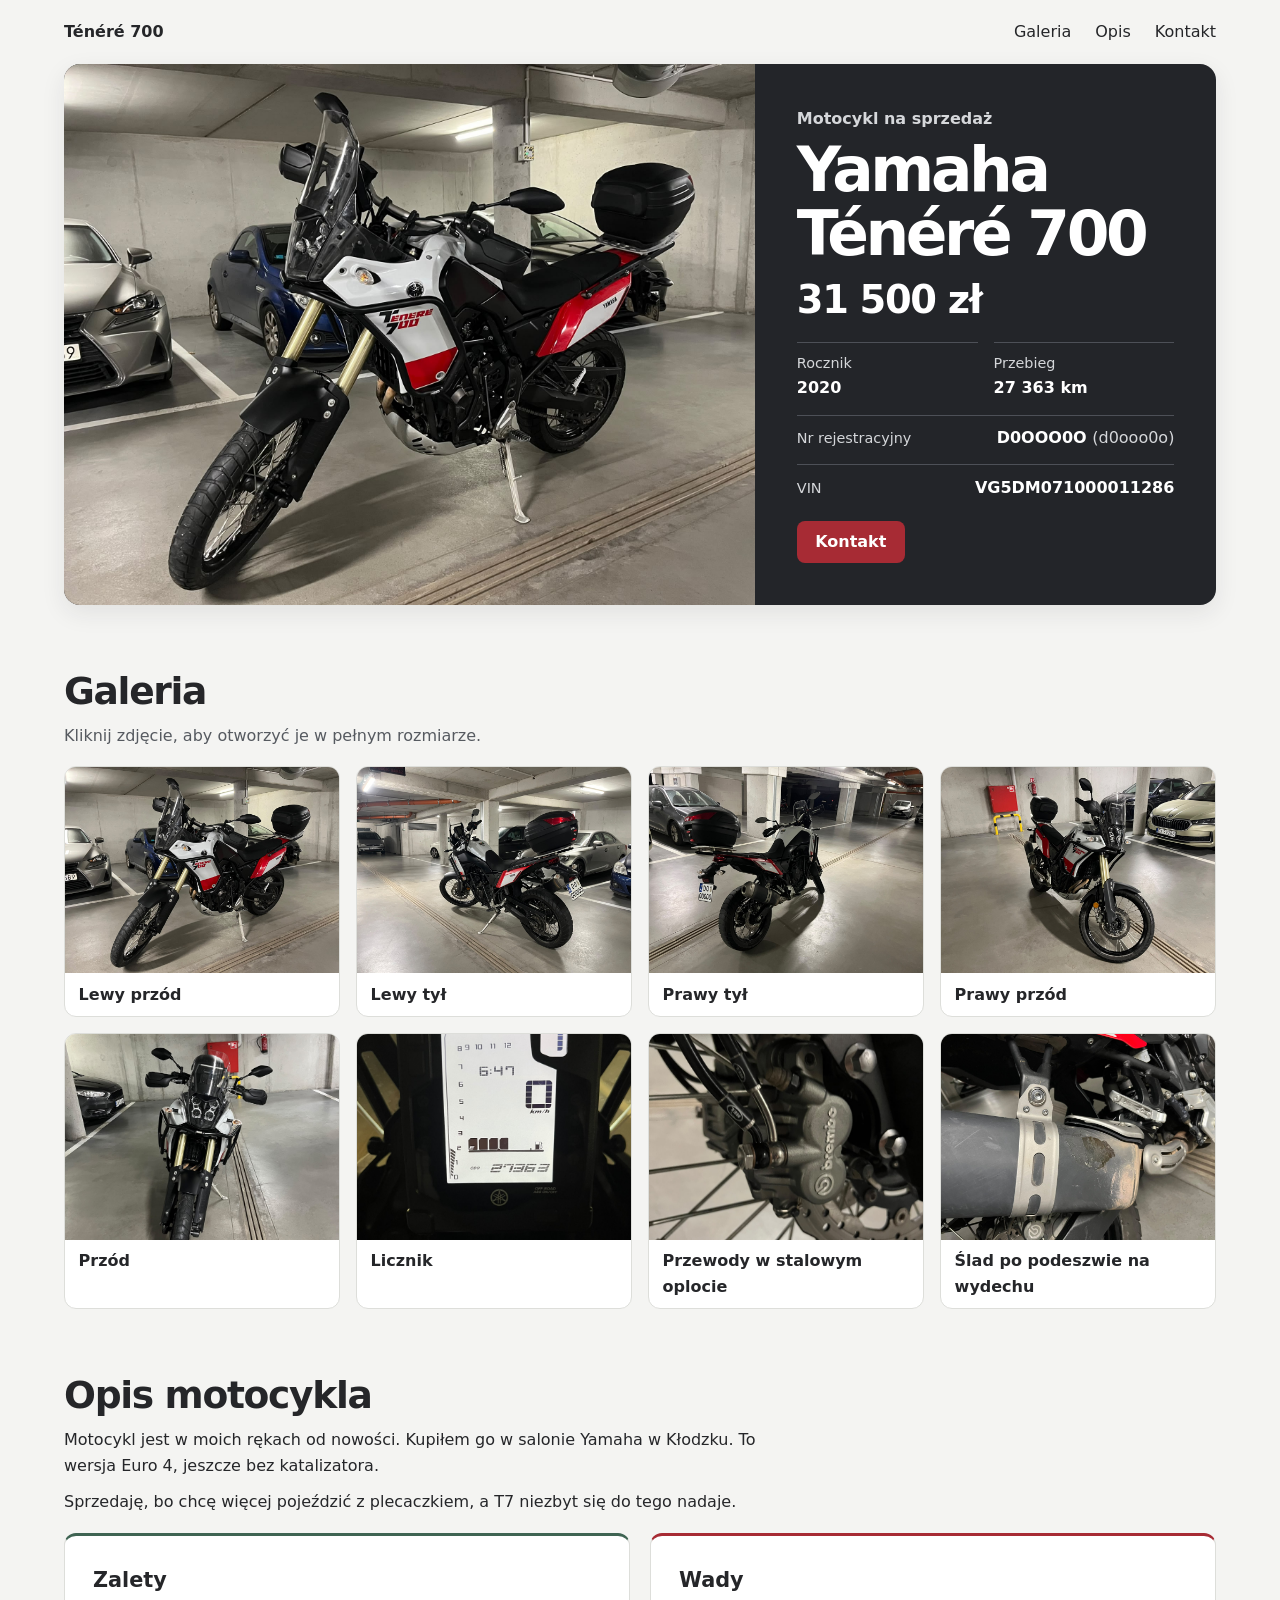
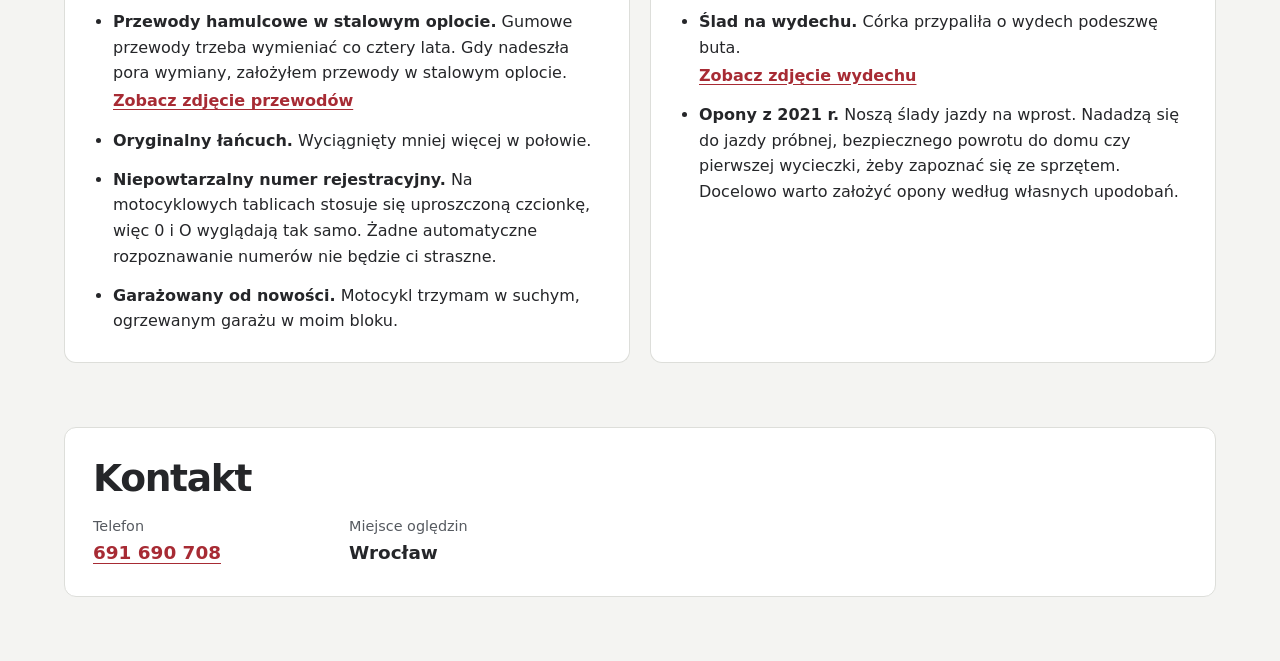
==== t7/index.html @ 46ea9407 "t7" ====
<!doctype html>
<html lang="pl" prefix="og: https://ogp.me/ns#">
<head>
    <meta charset="utf-8">
    <meta name="viewport" content="width=device-width, initial-scale=1">
    <meta name="description" content="Yamaha Ténéré 700 z 2020 r. na sprzedaż we Wrocławiu. Przebieg 27 363 km, cena 31 500 zł.">
    <meta property="og:type" content="website">
    <meta property="og:locale" content="pl_PL">
    <meta property="og:url" content="https://mod-it.games/t7/">
    <meta property="og:title" content="Yamaha Ténéré 700 na sprzedaż">
    <meta property="og:description" content="2020 r. · 27 363 km · 31 500 zł · Wrocław">
    <meta property="og:image" content="https://mod-it.games/moto/1.jpeg">
    <meta property="og:image:type" content="image/jpeg">
    <meta property="og:image:width" content="2048">
    <meta property="og:image:height" content="1536">
    <meta property="og:image:alt" content="Biało-czerwona Yamaha Ténéré 700 widziana z lewego przodu">
    <meta name="twitter:card" content="summary_large_image">
    <link rel="canonical" href="https://mod-it.games/t7/">
    <link rel="stylesheet" href="style.css">
    <title>Yamaha Ténéré 700 na sprzedaż</title>
</head>
<body>
<header class="site-header container">
    <a class="site-name" href="#motocykl">Ténéré 700</a>
    <nav aria-label="Nawigacja po ogłoszeniu">
        <a href="#galeria">Galeria</a>
        <a href="#opis">Opis</a>
        <a href="#kontakt">Kontakt</a>
    </nav>
</header>

<main class="container">
    <section class="hero" id="motocykl" aria-labelledby="tytul">
        <a class="hero-photo" href="../moto/1.jpeg">
            <img src="../moto/1.jpeg" alt="Pełne zdjęcie Yamahy Ténéré 700 od lewej strony i z przodu" width="2048"
                 height="1536">
        </a>
        <div class="hero-details">
            <p class="listing-label">Motocykl na sprzedaż</p>
            <h1 id="tytul">Yamaha<br>Ténéré&nbsp;700</h1>
            <p class="price">31&nbsp;500&nbsp;zł</p>
            <dl class="specs" aria-label="Dane motocykla">
                <div>
                    <dt>Rocznik</dt>
                    <dd>2020</dd>
                </div>
                <div>
                    <dt>Przebieg</dt>
                    <dd>27&nbsp;363&nbsp;km</dd>
                </div>
                <div class="spec-wide">
                    <dt>Nr rejestracyjny</dt>
                    <dd>D0OOO0O <span class="plate-variant">(d0ooo0o)</span></dd>
                </div>
                <div class="spec-wide">
                    <dt>VIN</dt>
                    <dd>VG5DM071000011286</dd>
                </div>
            </dl>
            <a class="contact-link" href="#kontakt">Kontakt</a>
        </div>
    </section>

    <section class="section" id="galeria" aria-labelledby="tytul-galerii">
        <h2 id="tytul-galerii">Galeria</h2>
        <p class="section-note">Kliknij zdjęcie, aby otworzyć je w pełnym rozmiarze.</p>
        <ul class="gallery">
            <li id="zdjecie-lewy-przod">
                <a href="../moto/1.jpeg">
                    <img src="../moto/1.jpeg" alt="" width="2048" height="1536" loading="lazy">
                    <span>Lewy przód</span>
                </a>
            </li>
            <li id="zdjecie-lewy-tyl">
                <a href="../moto/2.jpeg">
                    <img src="../moto/2.jpeg" alt="" width="2048" height="1536" loading="lazy">
                    <span>Lewy tył</span>
                </a>
            </li>
            <li id="zdjecie-prawy-tyl">
                <a href="../moto/3.jpeg">
                    <img src="../moto/3.jpeg" alt="" width="2048" height="1536" loading="lazy">
                    <span>Prawy tył</span>
                </a>
            </li>
            <li id="zdjecie-prawy-przod">
                <a href="../moto/4.jpeg">
                    <img src="../moto/4.jpeg" alt="" width="2048" height="1536" loading="lazy">
                    <span>Prawy przód</span>
                </a>
            </li>
            <li id="zdjecie-przod">
                <a href="../moto/front.jpeg">
                    <img src="../moto/front.jpeg" alt="" width="1536" height="2048" loading="lazy">
                    <span>Przód</span>
                </a>
            </li>
            <li id="zdjecie-licznik">
                <a href="../moto/licznik.jpeg">
                    <img src="../moto/licznik.jpeg" alt="" width="1536" height="2048" loading="lazy">
                    <span>Licznik</span>
                </a>
            </li>
            <li id="zdjecie-hamulce">
                <a href="../moto/hamulce.jpeg">
                    <img src="../moto/hamulce.jpeg" alt="" width="1536" height="2048" loading="lazy">
                    <span>Przewody w stalowym oplocie</span>
                </a>
            </li>
            <li id="zdjecie-wydech">
                <a href="../moto/wydech.jpeg">
                    <img src="../moto/wydech.jpeg" alt="" width="2048" height="1536" loading="lazy">
                    <span>Ślad po podeszwie na wydechu</span>
                </a>
            </li>
        </ul>
    </section>

    <section class="section" id="opis" aria-labelledby="tytul-opisu">
        <h2 id="tytul-opisu">Opis motocykla</h2>
        <div class="description">
            <p>Motocykl jest w moich rękach od nowości. Kupiłem go w salonie Yamaha w Kłodzku.
                To wersja Euro 4, jeszcze bez katalizatora.</p>
            <p>Sprzedaję, bo chcę więcej pojeździć z plecaczkiem, a T7 niezbyt się do tego nadaje.</p>
        </div>
        <div class="condition">
            <section class="panel advantages" aria-labelledby="tytul-zalet">
                <h3 id="tytul-zalet">Zalety</h3>
                <ul>
                    <li><strong>Przewody hamulcowe w stalowym oplocie.</strong> Gumowe przewody trzeba wymieniać co
                        cztery lata. Gdy nadeszła pora wymiany, założyłem przewody w stalowym oplocie.
                        <a class="photo-link" href="#zdjecie-hamulce">Zobacz zdjęcie przewodów</a>
                    </li>
                    <li><strong>Oryginalny łańcuch.</strong> Wyciągnięty mniej więcej w połowie.</li>
                    <li><strong>Niepowtarzalny numer rejestracyjny.</strong> Na motocyklowych tablicach stosuje się
                        uproszczoną czcionkę, więc 0 i O wyglądają tak samo. Żadne automatyczne rozpoznawanie
                        numerów nie będzie ci straszne.
                    </li>
                    <li><strong>Garażowany od nowości.</strong> Motocykl trzymam w suchym, ogrzewanym garażu
                        w moim bloku.
                    </li>
                </ul>
            </section>
            <section class="panel drawbacks" aria-labelledby="tytul-wad">
                <h3 id="tytul-wad">Wady</h3>
                <ul>
                    <li><strong>Ślad na wydechu.</strong> Córka przypaliła o wydech podeszwę buta.
                        <a class="photo-link" href="#zdjecie-wydech">Zobacz zdjęcie wydechu</a>
                    </li>
                    <li><strong>Opony z 2021 r.</strong> Noszą ślady jazdy na wprost. Nadadzą się do jazdy próbnej,
                        bezpiecznego powrotu do domu czy pierwszej wycieczki, żeby zapoznać się ze sprzętem.
                        Docelowo warto założyć opony według własnych upodobań.
                    </li>
                </ul>
            </section>
        </div>
    </section>

    <section class="section contact" id="kontakt" aria-labelledby="tytul-kontaktu">
        <h2 id="tytul-kontaktu">Kontakt</h2>
        <dl class="contact-details">
            <div>
                <dt>Telefon</dt>
                <dd><a href="tel:+48691690708">691&nbsp;690&nbsp;708</a></dd>
            </div>
            <div>
                <dt>Miejsce oględzin</dt>
                <dd>Wrocław</dd>
            </div>
        </dl>
    </section>
</main>
</body>
</html>
---- t7/style.css ----
:root {
  color-scheme: light;
  font-family: system-ui, sans-serif;
  color: #252629;
  background: #f4f4f2;
  line-height: 1.6;
  --surface: #fff;
  --border: #dddeda;
  --muted: #565a60;
  --accent: #a72b34;
  --hero-muted: #d5d7da;
}

* {
  box-sizing: border-box;
}

body {
  margin: 0;
}

a {
  color: inherit;
  text-underline-offset: 0.2em;
}

a:focus-visible {
  outline: 3px solid #2469a1;
  outline-offset: 3px;
}

img {
  display: block;
  max-width: 100%;
}

h1, h2, h3, p, dl, dd {
  margin: 0;
}

.container {
  width: min(100% - 2rem, 72rem);
  margin-inline: auto;
}

.site-header,
.site-header nav {
  display: flex;
  flex-wrap: wrap;
  align-items: center;
  gap: 0.5rem 1.5rem;
}

.site-header {
  justify-content: space-between;
  padding-block: 0.9rem;
}

.site-header a {
  padding-block: 0.3rem;
  text-decoration: none;
}

.site-header a:hover {
  color: var(--accent);
  text-decoration: underline;
}

.site-name {
  font-weight: 750;
}

.hero {
  display: grid;
  grid-template-columns: minmax(0, 3fr) minmax(0, 2fr);
  background: #232529;
  color: #fff;
  border-radius: 1rem;
  box-shadow: 0 0.5rem 1.5rem #25262916;
}

.hero-photo {
  display: block;
  min-width: 0;
  border-radius: 1rem 0 0 1rem;
}

.hero-photo img {
  width: 100%;
  height: 100%;
  object-fit: cover;
  border-radius: inherit;
}

.hero-details {
  min-width: 0;
  align-self: center;
  padding: clamp(1.25rem, 3.5vw, 2.6rem);
}

.listing-label {
  color: var(--hero-muted);
  font-weight: 600;
}

h1 {
  font-size: clamp(2.25rem, 4.8vw, 4.4rem);
  line-height: 1.03;
  letter-spacing: -0.055em;
  margin-block: 0.45rem 0.85rem;
}

.price {
  margin-bottom: 1.2rem;
  font-size: clamp(1.65rem, 3vw, 2.45rem);
  font-weight: 750;
  line-height: 1.15;
  letter-spacing: -0.035em;
  font-variant-numeric: tabular-nums;
}

.specs,
.contact-details {
  display: grid;
  gap: 0.85rem 1rem;
}

.specs {
  grid-template-columns: repeat(2, minmax(0, 1fr));
}

.specs div {
  padding-top: 0.6rem;
  border-top: 1px solid #4d5057;
}

.spec-wide {
  grid-column: 1 / -1;
  display: flex;
  flex-wrap: wrap;
  align-items: baseline;
  justify-content: space-between;
  gap: 0.15rem 0.75rem;
}

.specs dd {
  font-weight: 600;
  font-variant-numeric: tabular-nums;
}

dt {
  color: var(--muted);
  font-size: 0.9rem;
}

.specs dt,
.plate-variant {
  color: var(--hero-muted);
}

.plate-variant {
  font-weight: 400;
}

dd {
  overflow-wrap: anywhere;
}

.contact-link {
  display: inline-block;
  margin-top: 1.3rem;
  padding: 0.5rem 1.15rem;
  background: var(--accent);
  color: #fff;
  border-radius: 0.5rem;
  font-weight: 650;
  text-decoration: none;
}

.contact-link:hover {
  background: #8b2029;
}

.contact-link:focus-visible {
  outline-color: #fff;
}

.section {
  margin-block: clamp(2rem, 5vw, 4rem);
}

h2 {
  font-size: clamp(1.6rem, 3.5vw, 2.35rem);
  letter-spacing: -0.035em;
  line-height: 1.2;
  margin-bottom: 0.55rem;
}

.section-note {
  color: var(--muted);
}

.gallery {
  display: grid;
  grid-template-columns: repeat(4, minmax(0, 1fr));
  gap: 1rem;
  margin: 1.15rem 0 0;
  padding: 0;
  list-style: none;
}

.gallery a {
  display: block;
  height: 100%;
  background: var(--surface);
  border: 1px solid var(--border);
  border-radius: 0.75rem;
  text-decoration: none;
}

.gallery li {
  scroll-margin-top: 1rem;
}

.gallery li:target a {
  outline: 2px solid var(--accent);
  outline-offset: 3px;
}

.gallery a:hover,
.contact a,
.photo-link {
  color: var(--accent);
  text-decoration: underline;
}

.gallery img {
  width: 100%;
  height: auto;
  aspect-ratio: 4 / 3;
  object-fit: cover;
  border-radius: calc(0.75rem - 1px) calc(0.75rem - 1px) 0 0;
}

.gallery span {
  display: block;
  padding: 0.55rem 0.85rem;
  font-weight: 600;
}

.description {
  max-width: 68ch;
}

.description p + p {
  margin-top: 0.65rem;
}

.condition {
  display: grid;
  grid-template-columns: repeat(2, minmax(0, 1fr));
  gap: 1.25rem;
  margin-top: 1.15rem;
}

.panel,
.contact {
  padding: clamp(1rem, 3vw, 1.75rem);
  background: var(--surface);
  border: 1px solid var(--border);
  border-radius: 0.75rem;
}

.panel h3 {
  font-size: 1.3rem;
}

.advantages {
  border-top: 3px solid #3f6453;
}

.drawbacks {
  border-top: 3px solid var(--accent);
}

.panel ul {
  margin: 0.75rem 0 0;
  padding-inline-start: 1.25rem;
}

.panel li + li {
  margin-top: 0.85rem;
}

.photo-link {
  display: block;
  width: fit-content;
  margin-top: 0.15rem;
  font-weight: 600;
}

.contact-details {
  grid-template-columns: repeat(auto-fit, minmax(min(100%, 12rem), max-content));
  column-gap: clamp(1.5rem, 5vw, 4rem);
  margin-top: 0.9rem;
}

.contact-details dd {
  font-size: 1.15rem;
  font-weight: 650;
}

@media (max-width: 64rem) {
  .gallery {
    grid-template-columns: repeat(2, minmax(0, 1fr));
  }
}

@media (max-width: 48rem) {
  .hero {
    grid-template-columns: 1fr;
  }

  .hero-photo {
    border-radius: 1rem 1rem 0 0;
  }

  .hero-photo img {
    height: auto;
  }
}

@media (max-width: 34rem) {
  .gallery {
    gap: 0.65rem;
  }

  .gallery span {
    padding: 0.5rem 0.6rem;
    line-height: 1.35;
  }

  .condition {
    grid-template-columns: 1fr;
  }
}

@media (max-width: 22rem) {
  .gallery {
    grid-template-columns: 1fr;
  }
}
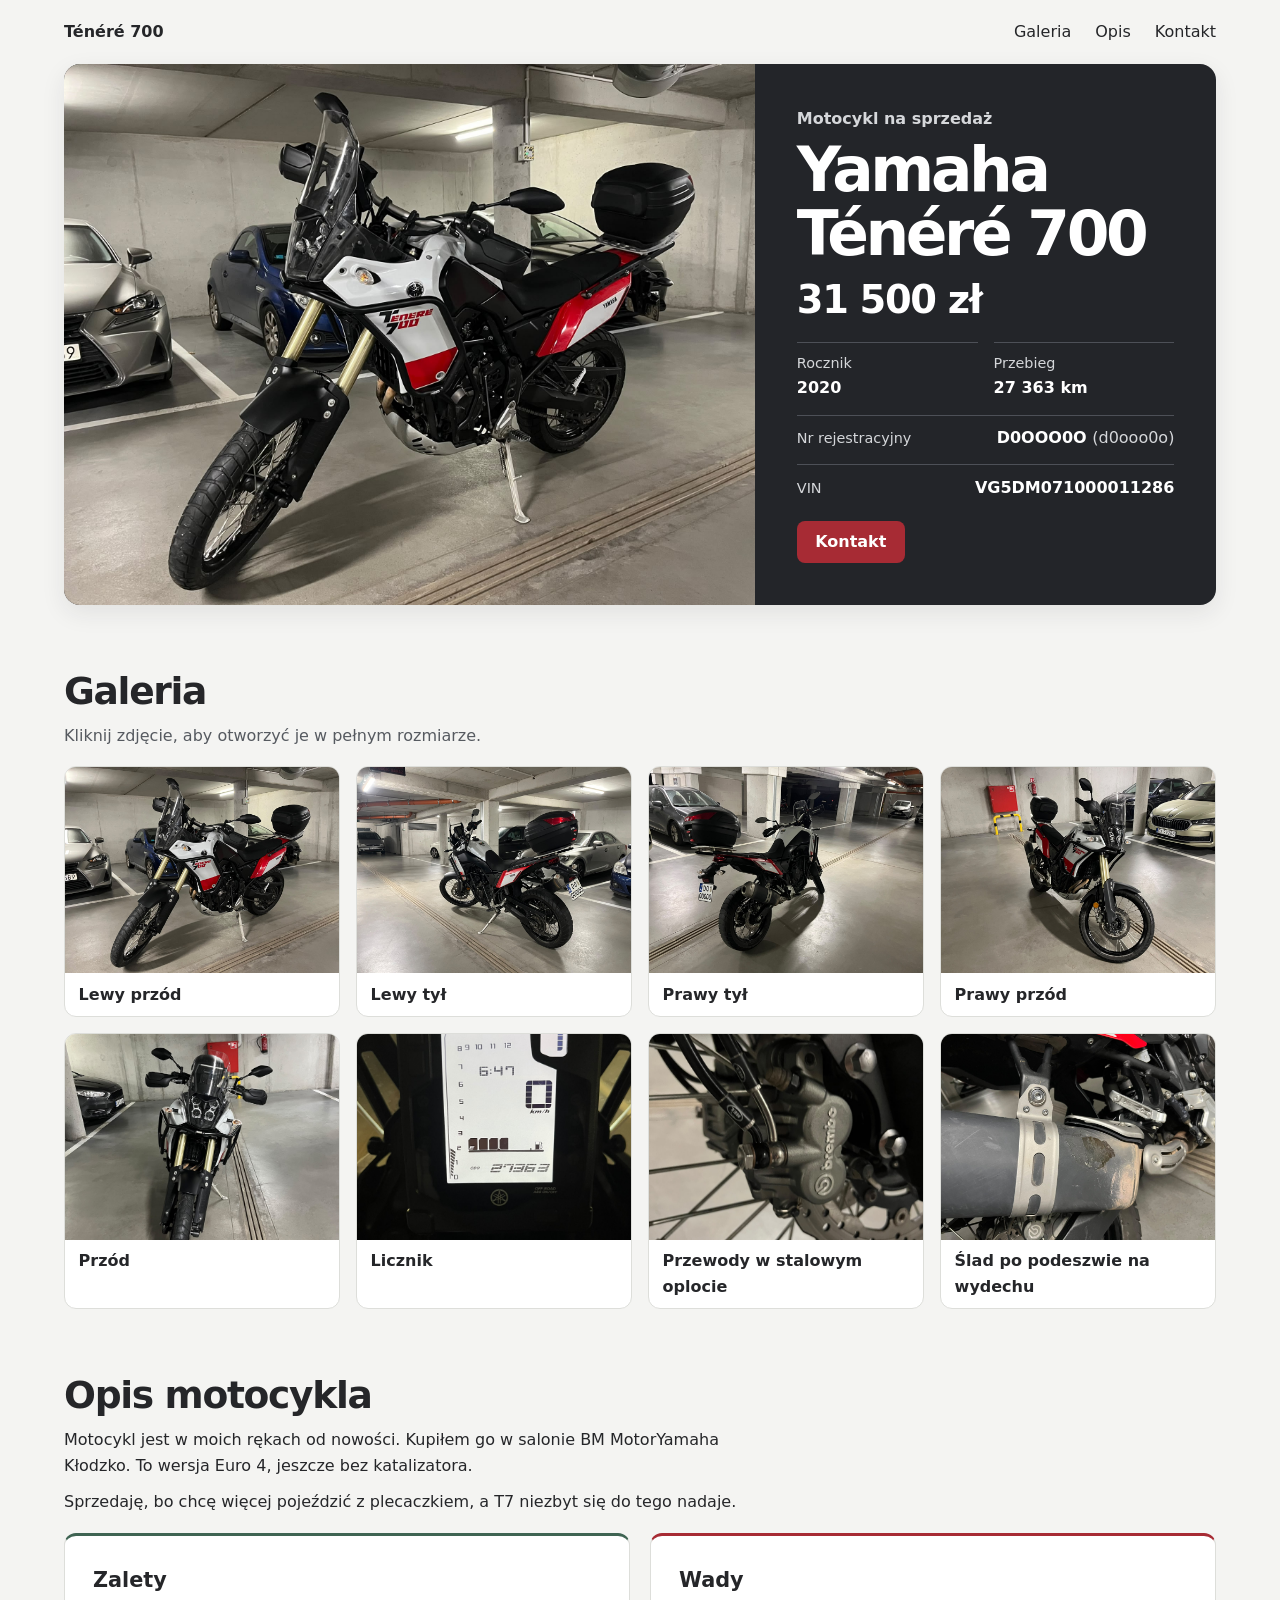
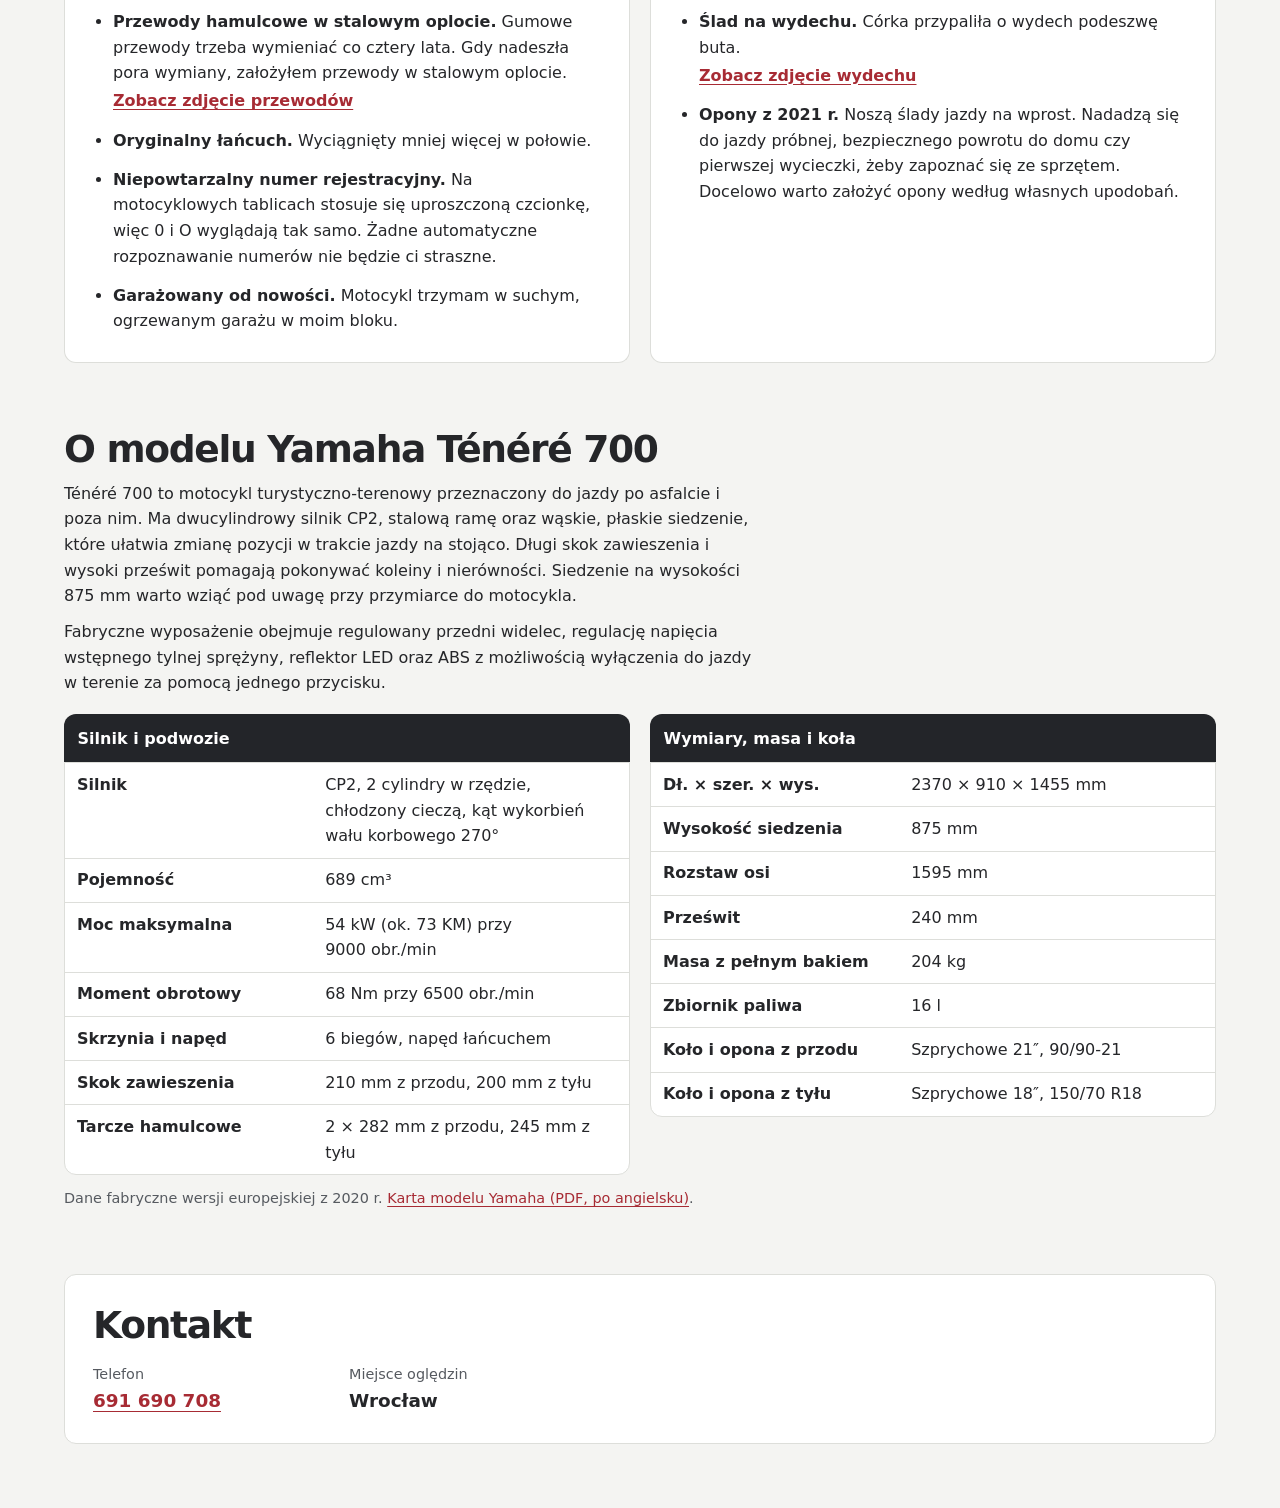
==== commit 5d6edca2: "t7" ====
--- a/t7/index.html
+++ b/t7/index.html
@@ -3,7 +3,8 @@
 <head>
     <meta charset="utf-8">
     <meta name="viewport" content="width=device-width, initial-scale=1">
-    <meta name="description" content="Yamaha Ténéré 700 z 2020 r. na sprzedaż we Wrocławiu. Przebieg 27 363 km, cena 31 500 zł.">
+    <meta name="description"
+          content="Yamaha Ténéré 700 z 2020 r. na sprzedaż we Wrocławiu. Przebieg 27 363 km, cena 31 500 zł.">
     <meta property="og:type" content="website">
     <meta property="og:locale" content="pl_PL">
     <meta property="og:url" content="https://mod-it.games/t7/">
@@ -119,7 +120,7 @@
     <section class="section" id="opis" aria-labelledby="tytul-opisu">
         <h2 id="tytul-opisu">Opis motocykla</h2>
         <div class="description">
-            <p>Motocykl jest w moich rękach od nowości. Kupiłem go w salonie Yamaha w Kłodzku.
+            <p>Motocykl jest w moich rękach od nowości. Kupiłem go w salonie BM MotorYamaha Kłodzko.
                 To wersja Euro 4, jeszcze bez katalizatora.</p>
             <p>Sprzedaję, bo chcę więcej pojeździć z plecaczkiem, a T7 niezbyt się do tego nadaje.</p>
         </div>
@@ -129,7 +130,7 @@
                 <ul>
                     <li><strong>Przewody hamulcowe w stalowym oplocie.</strong> Gumowe przewody trzeba wymieniać co
                         cztery lata. Gdy nadeszła pora wymiany, założyłem przewody w stalowym oplocie.
-                        <a class="photo-link" href="#zdjecie-hamulce">Zobacz zdjęcie przewodów</a>
+                        <a class="photo-link" href="../moto/hamulce.jpeg">Zobacz zdjęcie przewodów</a>
                     </li>
                     <li><strong>Oryginalny łańcuch.</strong> Wyciągnięty mniej więcej w połowie.</li>
                     <li><strong>Niepowtarzalny numer rejestracyjny.</strong> Na motocyklowych tablicach stosuje się
@@ -145,7 +146,7 @@
                 <h3 id="tytul-wad">Wady</h3>
                 <ul>
                     <li><strong>Ślad na wydechu.</strong> Córka przypaliła o wydech podeszwę buta.
-                        <a class="photo-link" href="#zdjecie-wydech">Zobacz zdjęcie wydechu</a>
+                        <a class="photo-link" href="../moto/wydech.jpeg">Zobacz zdjęcie wydechu</a>
                     </li>
                     <li><strong>Opony z 2021 r.</strong> Noszą ślady jazdy na wprost. Nadadzą się do jazdy próbnej,
                         bezpiecznego powrotu do domu czy pierwszej wycieczki, żeby zapoznać się ze sprzętem.
@@ -154,6 +155,97 @@
                 </ul>
             </section>
         </div>
+    </section>
+
+    <section class="section" id="model" aria-labelledby="tytul-modelu">
+        <h2 id="tytul-modelu">O modelu Yamaha Ténéré 700</h2>
+        <div class="description">
+            <p>Ténéré 700 to motocykl turystyczno-terenowy przeznaczony do jazdy po asfalcie i poza nim.
+                Ma dwucylindrowy silnik CP2, stalową ramę oraz wąskie, płaskie siedzenie, które ułatwia
+                zmianę pozycji w trakcie jazdy na stojąco. Długi skok zawieszenia i
+                wysoki prześwit pomagają pokonywać koleiny i nierówności. Siedzenie na wysokości
+                875&nbsp;mm warto wziąć pod uwagę przy przymiarce do motocykla.</p>
+            <p>Fabryczne wyposażenie obejmuje regulowany przedni widelec, regulację napięcia wstępnego
+                tylnej sprężyny, reflektor LED oraz ABS z możliwością wyłączenia do jazdy w terenie za pomocą jednego
+                przycisku.</p>
+        </div>
+
+        <div class="model-specs">
+            <table>
+                <caption>Silnik i podwozie</caption>
+                <tbody>
+                <tr>
+                    <th scope="row">Silnik</th>
+                    <td>CP2, 2 cylindry w rzędzie, chłodzony cieczą, kąt wykorbień wału korbowego 270°</td>
+                </tr>
+                <tr>
+                    <th scope="row">Pojemność</th>
+                    <td>689&nbsp;cm³</td>
+                </tr>
+                <tr>
+                    <th scope="row">Moc maksymalna</th>
+                    <td>54&nbsp;kW (ok. 73&nbsp;KM) przy 9000&nbsp;obr./min</td>
+                </tr>
+                <tr>
+                    <th scope="row">Moment obrotowy</th>
+                    <td>68&nbsp;Nm przy 6500&nbsp;obr./min</td>
+                </tr>
+                <tr>
+                    <th scope="row">Skrzynia i napęd</th>
+                    <td>6 biegów, napęd łańcuchem</td>
+                </tr>
+                <tr>
+                    <th scope="row">Skok zawieszenia</th>
+                    <td>210&nbsp;mm z przodu, 200&nbsp;mm z tyłu</td>
+                </tr>
+                <tr>
+                    <th scope="row">Tarcze hamulcowe</th>
+                    <td>2 × 282&nbsp;mm z przodu, 245&nbsp;mm z tyłu</td>
+                </tr>
+                </tbody>
+            </table>
+            <table>
+                <caption>Wymiary, masa i koła</caption>
+                <tbody>
+                <tr>
+                    <th scope="row">Dł. × szer. × wys.</th>
+                    <td>2370 × 910 × 1455&nbsp;mm</td>
+                </tr>
+                <tr>
+                    <th scope="row">Wysokość siedzenia</th>
+                    <td>875&nbsp;mm</td>
+                </tr>
+                <tr>
+                    <th scope="row">Rozstaw osi</th>
+                    <td>1595&nbsp;mm</td>
+                </tr>
+                <tr>
+                    <th scope="row">Prześwit</th>
+                    <td>240&nbsp;mm</td>
+                </tr>
+                <tr>
+                    <th scope="row">Masa z pełnym bakiem</th>
+                    <td>204&nbsp;kg</td>
+                </tr>
+                <tr>
+                    <th scope="row">Zbiornik paliwa</th>
+                    <td>16&nbsp;l</td>
+                </tr>
+                <tr>
+                    <th scope="row">Koło i opona z przodu</th>
+                    <td>Szprychowe 21″, 90/90-21</td>
+                </tr>
+                <tr>
+                    <th scope="row">Koło i opona z tyłu</th>
+                    <td>Szprychowe 18″, 150/70 R18</td>
+                </tr>
+                </tbody>
+            </table>
+        </div>
+        <p class="model-source">Dane fabryczne wersji europejskiej z 2020 r.
+            <a href="https://cdn2.yamaha-motor.eu/prod/product-assets/2020/XTZ700/Factsheets/2020-XTZ700_en-GB.pdf">Karta
+                modelu Yamaha (PDF, po angielsku)</a>.
+        </p>
     </section>
 
     <section class="section contact" id="kontakt" aria-labelledby="tytul-kontaktu">
--- a/t7/style.css
+++ b/t7/style.css
@@ -218,15 +218,6 @@
   text-decoration: none;
 }
 
-.gallery li {
-  scroll-margin-top: 1rem;
-}
-
-.gallery li:target a {
-  outline: 2px solid var(--accent);
-  outline-offset: 3px;
-}
-
 .gallery a:hover,
 .contact a,
 .photo-link {
@@ -299,6 +290,56 @@
   font-weight: 600;
 }
 
+.model-specs {
+  display: grid;
+  grid-template-columns: repeat(2, minmax(0, 1fr));
+  gap: 1.25rem;
+  margin-block: 1.15rem 0.75rem;
+}
+
+.model-specs table {
+  align-self: start;
+  width: 100%;
+  background: var(--surface);
+  border: 1px solid var(--border);
+  border-radius: 0 0 0.75rem 0.75rem;
+  border-spacing: 0;
+  text-align: left;
+}
+
+.model-specs caption {
+  padding: 0.7rem 0.85rem;
+  background: #232529;
+  color: #fff;
+  border-radius: 0.75rem 0.75rem 0 0;
+  font-weight: 700;
+  text-align: left;
+}
+
+.model-specs th,
+.model-specs td {
+  padding: 0.55rem 0.75rem;
+  vertical-align: top;
+}
+
+.model-specs th {
+  width: 44%;
+  font-weight: 650;
+}
+
+.model-specs tr + tr > * {
+  border-top: 1px solid var(--border);
+}
+
+.model-source {
+  color: var(--muted);
+  font-size: 0.9rem;
+}
+
+.model-source a {
+  color: var(--accent);
+}
+
 .contact-details {
   grid-template-columns: repeat(auto-fit, minmax(min(100%, 12rem), max-content));
   column-gap: clamp(1.5rem, 5vw, 4rem);
@@ -317,7 +358,8 @@
 }
 
 @media (max-width: 48rem) {
-  .hero {
+  .hero,
+  .model-specs {
     grid-template-columns: 1fr;
   }
 
